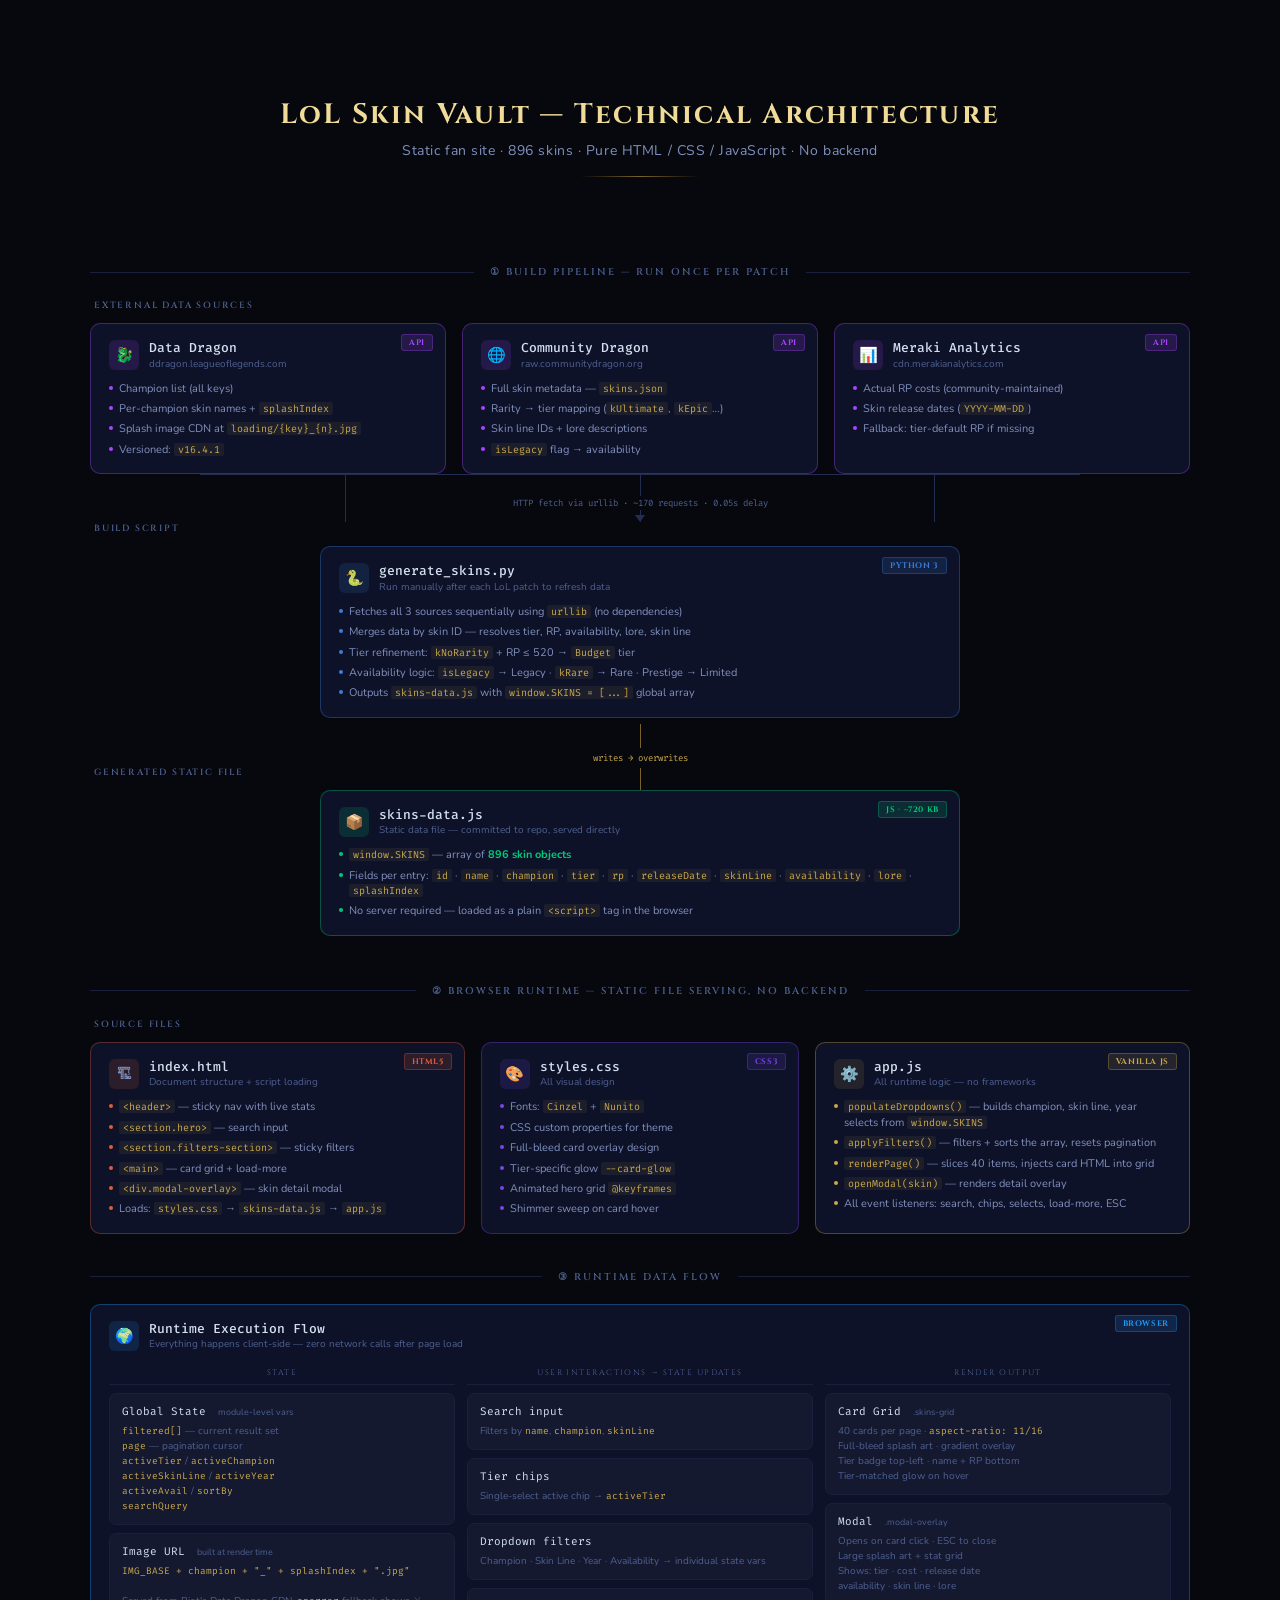
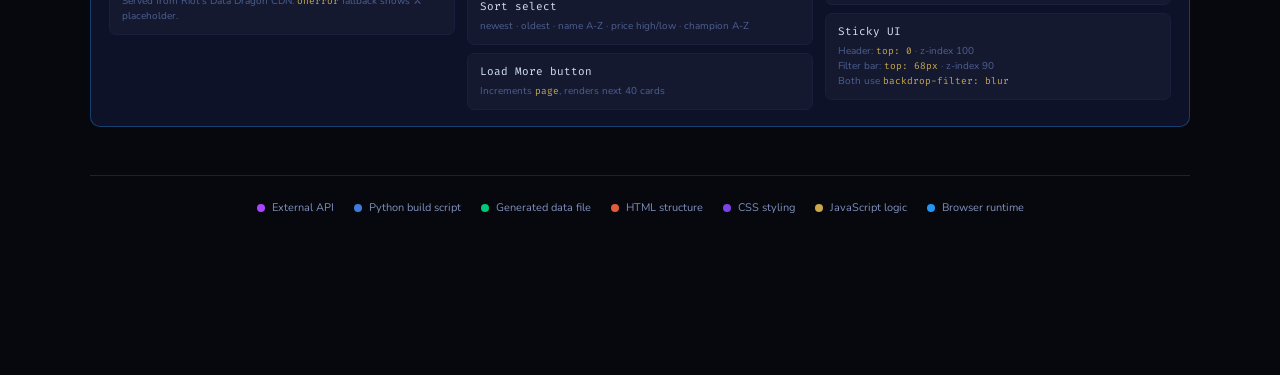
==== architecture.html @ 608bbf79 "Initial commit — LoL Skin Vault Static skin browser with 896 skins. Features: - Full-bleed card grid" ====
<!DOCTYPE html>
<html lang="en">
<head>
  <meta charset="UTF-8">
  <meta name="viewport" content="width=device-width, initial-scale=1.0">
  <title>LoL Skin Vault — Architecture Diagram</title>
  <link href="https://fonts.googleapis.com/css2?family=Cinzel:wght@400;600;700&family=Nunito:wght@400;500;600;700;800&family=Fira+Code:wght@400;500&display=swap" rel="stylesheet">
  <style>
    *, *::before, *::after { box-sizing: border-box; margin: 0; padding: 0; }

    :root {
      --bg:          #06080E;
      --bg2:         #090C1A;
      --bg3:         #0E1228;
      --bg4:         #141930;
      --gold:        #C8A84B;
      --gold-light:  #F0DC98;
      --gold-dim:    #7A6128;
      --text:        #4E6090;
      --text-mid:    #8090BC;
      --text-bright: #D4E0F0;
      --border:      #18203C;
      --border-mid:  #232D52;

      --python:   #3B7DD8;
      --js:       #C8A84B;
      --html:     #E05C3A;
      --css:      #7A44E8;
      --data:     #00C87A;
      --api:      #AA44FF;
      --browser:  #2196F3;
    }

    html, body {
      background: var(--bg);
      color: var(--text-mid);
      font-family: 'Nunito', sans-serif;
      min-height: 100vh;
      padding: 48px 32px 80px;
    }

    /* ── Page Header ── */
    .page-header {
      text-align: center;
      margin-bottom: 56px;
    }
    .page-header h1 {
      font-family: 'Cinzel', serif;
      font-size: 28px; font-weight: 700;
      color: var(--gold-light);
      letter-spacing: 0.08em;
      margin-bottom: 8px;
    }
    .page-header p {
      font-size: 14px; color: var(--text-mid);
      letter-spacing: 0.04em;
    }
    .gold-rule {
      width: 120px; height: 1px;
      background: linear-gradient(90deg, transparent, var(--gold-dim), transparent);
      margin: 16px auto 0;
    }

    /* ── Diagram wrapper ── */
    .diagram {
      max-width: 1100px;
      margin: 0 auto;
      display: flex;
      flex-direction: column;
      gap: 0;
    }

    /* ── Section labels ── */
    .section-label {
      font-family: 'Cinzel', serif;
      font-size: 9px; font-weight: 600;
      text-transform: uppercase; letter-spacing: 0.2em;
      color: var(--text);
      margin-bottom: 12px;
      padding-left: 4px;
    }

    /* ── Row layout ── */
    .row {
      display: flex;
      gap: 16px;
      align-items: stretch;
    }
    .row.center { justify-content: center; }
    .row.spread { justify-content: space-between; }

    /* ── Connector arrows (vertical) ── */
    .connector-v {
      display: flex;
      flex-direction: column;
      align-items: center;
      padding: 6px 0;
      gap: 2px;
    }
    .connector-v .line {
      width: 1px; flex: 1;
      background: linear-gradient(180deg, var(--border-mid), var(--border-mid));
      min-height: 24px;
    }
    .connector-v .arrow {
      width: 0; height: 0;
      border-left: 5px solid transparent;
      border-right: 5px solid transparent;
      border-top: 7px solid var(--border-mid);
    }
    .connector-v .label {
      font-family: 'Fira Code', monospace;
      font-size: 9px; color: var(--text);
      background: var(--bg); padding: 2px 6px;
      border-radius: 3px; white-space: nowrap;
    }
    .connector-v.gold .line  { background: var(--gold-dim); }
    .connector-v.gold .arrow { border-top-color: var(--gold-dim); }
    .connector-v.gold .label { color: var(--gold); }

    /* ── Connector row (horizontal multi-source to one) ── */
    .funnel {
      display: flex;
      flex-direction: column;
      align-items: center;
      margin: 0;
    }
    .funnel-lines {
      display: flex;
      width: 100%;
      position: relative;
      height: 40px;
    }
    .funnel-lines::before {
      content: '';
      position: absolute;
      top: 0; left: 15%; right: 15%;
      height: 1px;
      background: var(--border-mid);
    }
    .funnel-drop-l, .funnel-drop-c, .funnel-drop-r {
      position: absolute;
      top: 0;
      width: 1px;
      background: var(--border-mid);
    }
    .funnel-drop-l { left: 15%; height: 40px; }
    .funnel-drop-c { left: 50%; height: 40px; }
    .funnel-drop-r { right: 15%; height: 40px; }
    .funnel-arrow {
      width: 0; height: 0;
      border-left: 5px solid transparent;
      border-right: 5px solid transparent;
      border-top: 7px solid var(--border-mid);
      margin-top: -1px;
    }

    /* ── Base node ── */
    .node {
      background: var(--bg3);
      border: 1px solid var(--border-mid);
      border-radius: 10px;
      padding: 16px 18px;
      position: relative;
      flex: 1;
    }
    .node-header {
      display: flex;
      align-items: center;
      gap: 10px;
      margin-bottom: 10px;
    }
    .node-icon {
      width: 30px; height: 30px;
      border-radius: 6px;
      display: flex; align-items: center; justify-content: center;
      font-size: 15px;
      flex-shrink: 0;
    }
    .node-title {
      font-family: 'Fira Code', monospace;
      font-size: 13px; font-weight: 500;
      color: var(--text-bright);
      line-height: 1.2;
    }
    .node-subtitle {
      font-size: 10px; color: var(--text);
      font-family: 'Nunito', sans-serif;
      margin-top: 1px;
    }
    .node-badge {
      position: absolute;
      top: 10px; right: 12px;
      font-size: 8px; font-weight: 700;
      padding: 2px 7px; border-radius: 3px;
      letter-spacing: 0.08em; text-transform: uppercase;
      font-family: 'Cinzel', serif;
    }
    .node-body {
      display: flex;
      flex-direction: column;
      gap: 5px;
    }
    .detail {
      font-size: 11px; color: var(--text-mid);
      display: flex; align-items: flex-start; gap: 6px;
      line-height: 1.4;
    }
    .detail-dot {
      width: 4px; height: 4px;
      border-radius: 50%;
      background: var(--border-mid);
      flex-shrink: 0;
      margin-top: 5px;
    }
    .detail code {
      font-family: 'Fira Code', monospace;
      font-size: 10px; color: var(--gold);
      background: rgba(200,168,75,0.08);
      padding: 0 4px; border-radius: 2px;
    }

    /* ── Node color variants ── */
    .node.api    { border-color: rgba(170,68,255,0.35); }
    .node.api    .node-icon { background: rgba(170,68,255,0.15); }
    .node.api    .node-badge { background: rgba(170,68,255,0.15); color: var(--api); border: 1px solid rgba(170,68,255,0.3); }
    .node.api    .detail-dot { background: var(--api); }

    .node.python { border-color: rgba(59,125,216,0.35); }
    .node.python .node-icon { background: rgba(59,125,216,0.15); }
    .node.python .node-badge { background: rgba(59,125,216,0.15); color: var(--python); border: 1px solid rgba(59,125,216,0.3); }
    .node.python .detail-dot { background: var(--python); }

    .node.data   { border-color: rgba(0,200,122,0.35); }
    .node.data   .node-icon { background: rgba(0,200,122,0.15); }
    .node.data   .node-badge { background: rgba(0,200,122,0.15); color: var(--data); border: 1px solid rgba(0,200,122,0.3); }
    .node.data   .detail-dot { background: var(--data); }

    .node.html   { border-color: rgba(224,92,58,0.35); }
    .node.html   .node-icon { background: rgba(224,92,58,0.15); }
    .node.html   .node-badge { background: rgba(224,92,58,0.15); color: var(--html); border: 1px solid rgba(224,92,58,0.3); }
    .node.html   .detail-dot { background: var(--html); }

    .node.css    { border-color: rgba(122,68,232,0.35); }
    .node.css    .node-icon { background: rgba(122,68,232,0.15); }
    .node.css    .node-badge { background: rgba(122,68,232,0.15); color: var(--css); border: 1px solid rgba(122,68,232,0.3); }
    .node.css    .detail-dot { background: var(--css); }

    .node.js     { border-color: rgba(200,168,75,0.35); }
    .node.js     .node-icon { background: rgba(200,168,75,0.12); }
    .node.js     .node-badge { background: rgba(200,168,75,0.12); color: var(--gold); border: 1px solid rgba(200,168,75,0.3); }
    .node.js     .detail-dot { background: var(--gold); }

    .node.browser { border-color: rgba(33,150,243,0.35); }
    .node.browser .node-icon { background: rgba(33,150,243,0.15); }
    .node.browser .node-badge { background: rgba(33,150,243,0.15); color: var(--browser); border: 1px solid rgba(33,150,243,0.3); }
    .node.browser .detail-dot { background: var(--browser); }

    /* ── Wide node (full row) ── */
    .node.wide { flex: none; width: 100%; }
    .node.wide .node-body { display: grid; grid-template-columns: repeat(3, 1fr); gap: 10px; }

    /* ── Sub-node (inside browser) ── */
    .sub-node {
      background: var(--bg4);
      border: 1px solid var(--border);
      border-radius: 7px;
      padding: 10px 12px;
    }
    .sub-node-title {
      font-family: 'Fira Code', monospace;
      font-size: 11px; color: var(--text-bright);
      margin-bottom: 6px;
    }

    /* ── Data flow row ── */
    .flow-row {
      display: flex;
      align-items: center;
      gap: 8px;
      flex-wrap: wrap;
    }
    .flow-arrow {
      font-size: 11px; color: var(--border-mid);
    }
    .flow-item {
      font-family: 'Fira Code', monospace;
      font-size: 10px; color: var(--text-mid);
      background: var(--bg2);
      border: 1px solid var(--border);
      border-radius: 4px;
      padding: 2px 8px;
    }
    .flow-item.highlight { color: var(--gold); border-color: rgba(200,168,75,0.25); }

    /* ── Legend ── */
    .legend {
      display: flex;
      gap: 20px;
      flex-wrap: wrap;
      margin-top: 48px;
      padding-top: 24px;
      border-top: 1px solid var(--border);
      justify-content: center;
    }
    .legend-item {
      display: flex; align-items: center; gap: 7px;
      font-size: 11px; color: var(--text-mid);
    }
    .legend-dot {
      width: 8px; height: 8px; border-radius: 50%;
      flex-shrink: 0;
    }

    /* ── Section divider ── */
    .section-divider {
      display: flex;
      align-items: center;
      gap: 16px;
      margin: 32px 0 20px;
    }
    .section-divider .line {
      flex: 1; height: 1px;
      background: var(--border);
    }
    .section-divider .title {
      font-family: 'Cinzel', serif;
      font-size: 10px; font-weight: 600;
      letter-spacing: 0.2em; text-transform: uppercase;
      color: var(--text);
      white-space: nowrap;
    }

    /* ── State chips ── */
    .chips { display: flex; gap: 5px; flex-wrap: wrap; margin-top: 4px; }
    .chip {
      font-family: 'Fira Code', monospace;
      font-size: 9px; padding: 2px 7px; border-radius: 3px;
      background: var(--bg2); border: 1px solid var(--border);
      color: var(--text-mid);
    }

    /* ── Runtime flow diagram ── */
    .runtime-grid {
      display: grid;
      grid-template-columns: 1fr 1fr 1fr;
      gap: 12px;
    }
    .runtime-col {
      display: flex;
      flex-direction: column;
      gap: 8px;
    }
    .runtime-col-label {
      font-family: 'Cinzel', serif;
      font-size: 8px; text-transform: uppercase;
      letter-spacing: 0.18em; color: var(--text);
      text-align: center; padding-bottom: 6px;
      border-bottom: 1px solid var(--border);
    }
    .rt-box {
      background: var(--bg4);
      border: 1px solid var(--border);
      border-radius: 7px;
      padding: 10px 12px;
    }
    .rt-box-title {
      font-family: 'Fira Code', monospace;
      font-size: 11px; color: var(--text-bright);
      margin-bottom: 5px;
    }
    .rt-box-title span {
      font-family: 'Nunito', sans-serif;
      font-size: 9px; color: var(--text);
      margin-left: 5px;
    }
    .rt-detail {
      font-size: 10px; color: var(--text);
      line-height: 1.5;
    }
    .rt-detail code {
      font-family: 'Fira Code', monospace;
      font-size: 9.5px; color: var(--gold);
    }
  </style>
</head>
<body>

  <div class="page-header">
    <h1>LoL Skin Vault — Technical Architecture</h1>
    <p>Static fan site · 896 skins · Pure HTML / CSS / JavaScript · No backend</p>
    <div class="gold-rule"></div>
  </div>

  <div class="diagram">

    <!-- ══ BUILD PIPELINE ══ -->
    <div class="section-divider">
      <div class="line"></div>
      <div class="title">① Build Pipeline — Run once per patch</div>
      <div class="line"></div>
    </div>

    <!-- External APIs -->
    <div class="section-label">External Data Sources</div>
    <div class="row spread">

      <div class="node api" style="flex:1">
        <div class="node-badge">API</div>
        <div class="node-header">
          <div class="node-icon">🐉</div>
          <div>
            <div class="node-title">Data Dragon</div>
            <div class="node-subtitle">ddragon.leagueoflegends.com</div>
          </div>
        </div>
        <div class="node-body">
          <div class="detail"><div class="detail-dot"></div><span>Champion list (all keys)</span></div>
          <div class="detail"><div class="detail-dot"></div><span>Per-champion skin names + <code>splashIndex</code></span></div>
          <div class="detail"><div class="detail-dot"></div><span>Splash image CDN at <code>loading/{key}_{n}.jpg</code></span></div>
          <div class="detail"><div class="detail-dot"></div><span>Versioned: <code>v16.4.1</code></span></div>
        </div>
      </div>

      <div class="node api" style="flex:1">
        <div class="node-badge">API</div>
        <div class="node-header">
          <div class="node-icon">🌐</div>
          <div>
            <div class="node-title">Community Dragon</div>
            <div class="node-subtitle">raw.communitydragon.org</div>
          </div>
        </div>
        <div class="node-body">
          <div class="detail"><div class="detail-dot"></div><span>Full skin metadata — <code>skins.json</code></span></div>
          <div class="detail"><div class="detail-dot"></div><span>Rarity → tier mapping (<code>kUltimate</code>, <code>kEpic</code>…)</span></div>
          <div class="detail"><div class="detail-dot"></div><span>Skin line IDs + lore descriptions</span></div>
          <div class="detail"><div class="detail-dot"></div><span><code>isLegacy</code> flag → availability</span></div>
        </div>
      </div>

      <div class="node api" style="flex:1">
        <div class="node-badge">API</div>
        <div class="node-header">
          <div class="node-icon">📊</div>
          <div>
            <div class="node-title">Meraki Analytics</div>
            <div class="node-subtitle">cdn.merakianalytics.com</div>
          </div>
        </div>
        <div class="node-body">
          <div class="detail"><div class="detail-dot"></div><span>Actual RP costs (community-maintained)</span></div>
          <div class="detail"><div class="detail-dot"></div><span>Skin release dates (<code>YYYY-MM-DD</code>)</span></div>
          <div class="detail"><div class="detail-dot"></div><span>Fallback: tier-default RP if missing</span></div>
        </div>
      </div>

    </div>

    <!-- Funnel arrows → generate_skins.py -->
    <div style="position:relative; height:48px; margin: 0 10%;">
      <div style="position:absolute; top:0; left:0; right:0; height:1px; background:var(--border-mid);"></div>
      <div style="position:absolute; top:0; left:16.5%; width:1px; height:48px; background:var(--border-mid);"></div>
      <div style="position:absolute; top:0; left:50%;  width:1px; height:48px; background:var(--border-mid);"></div>
      <div style="position:absolute; top:0; right:16.5%; width:1px; height:48px; background:var(--border-mid);"></div>
      <!-- arrow head center -->
      <div style="position:absolute; bottom:0; left:50%; transform:translateX(-50%); width:0; height:0; border-left:5px solid transparent; border-right:5px solid transparent; border-top:7px solid var(--border-mid);"></div>
      <div style="position:absolute; bottom:12px; left:50%; transform:translateX(-50%); font-family:'Fira Code',monospace; font-size:9px; color:var(--text); background:var(--bg); padding:1px 6px; border-radius:3px; white-space:nowrap;">HTTP fetch via urllib · ~170 requests · 0.05s delay</div>
    </div>

    <!-- generate_skins.py -->
    <div class="section-label">Build Script</div>
    <div class="row center">
      <div class="node python" style="max-width:640px; width:100%;">
        <div class="node-badge">Python 3</div>
        <div class="node-header">
          <div class="node-icon">🐍</div>
          <div>
            <div class="node-title">generate_skins.py</div>
            <div class="node-subtitle">Run manually after each LoL patch to refresh data</div>
          </div>
        </div>
        <div class="node-body">
          <div class="detail"><div class="detail-dot"></div><span>Fetches all 3 sources sequentially using <code>urllib</code> (no dependencies)</span></div>
          <div class="detail"><div class="detail-dot"></div><span>Merges data by skin ID — resolves tier, RP, availability, lore, skin line</span></div>
          <div class="detail"><div class="detail-dot"></div><span>Tier refinement: <code>kNoRarity</code> + RP ≤ 520 → <code>Budget</code> tier</span></div>
          <div class="detail"><div class="detail-dot"></div><span>Availability logic: <code>isLegacy</code> → Legacy · <code>kRare</code> → Rare · Prestige → Limited</span></div>
          <div class="detail"><div class="detail-dot"></div><span>Outputs <code>skins-data.js</code> with <code>window.SKINS = [...]</code> global array</span></div>
        </div>
      </div>
    </div>

    <!-- Arrow down to skins-data.js -->
    <div class="connector-v gold" style="height:48px;">
      <div class="line"></div>
      <div class="label">writes → overwrites</div>
      <div class="line"></div>
      <div class="arrow"></div>
    </div>

    <!-- skins-data.js -->
    <div class="section-label">Generated Static File</div>
    <div class="row center">
      <div class="node data" style="max-width:640px; width:100%;">
        <div class="node-badge">JS · ~720 KB</div>
        <div class="node-header">
          <div class="node-icon">📦</div>
          <div>
            <div class="node-title">skins-data.js</div>
            <div class="node-subtitle">Static data file — committed to repo, served directly</div>
          </div>
        </div>
        <div class="node-body">
          <div class="detail"><div class="detail-dot"></div><span><code>window.SKINS</code> — array of <strong style="color:var(--data)">896 skin objects</strong></span></div>
          <div class="detail"><div class="detail-dot"></div><span>Fields per entry: <code>id</code> · <code>name</code> · <code>champion</code> · <code>tier</code> · <code>rp</code> · <code>releaseDate</code> · <code>skinLine</code> · <code>availability</code> · <code>lore</code> · <code>splashIndex</code></span></div>
          <div class="detail"><div class="detail-dot"></div><span>No server required — loaded as a plain <code>&lt;script&gt;</code> tag in the browser</span></div>
        </div>
      </div>
    </div>


    <!-- ══ BROWSER RUNTIME ══ -->
    <div class="section-divider" style="margin-top:48px;">
      <div class="line"></div>
      <div class="title">② Browser Runtime — Static file serving, no backend</div>
      <div class="line"></div>
    </div>

    <!-- The 4 files -->
    <div class="section-label">Source Files</div>
    <div class="row spread">

      <div class="node html" style="flex:1.2">
        <div class="node-badge">HTML5</div>
        <div class="node-header">
          <div class="node-icon">🏗</div>
          <div>
            <div class="node-title">index.html</div>
            <div class="node-subtitle">Document structure + script loading</div>
          </div>
        </div>
        <div class="node-body">
          <div class="detail"><div class="detail-dot"></div><span><code>&lt;header&gt;</code> — sticky nav with live stats</span></div>
          <div class="detail"><div class="detail-dot"></div><span><code>&lt;section.hero&gt;</code> — search input</span></div>
          <div class="detail"><div class="detail-dot"></div><span><code>&lt;section.filters-section&gt;</code> — sticky filters</span></div>
          <div class="detail"><div class="detail-dot"></div><span><code>&lt;main&gt;</code> — card grid + load-more</span></div>
          <div class="detail"><div class="detail-dot"></div><span><code>&lt;div.modal-overlay&gt;</code> — skin detail modal</span></div>
          <div class="detail"><div class="detail-dot"></div><span>Loads: <code>styles.css</code> → <code>skins-data.js</code> → <code>app.js</code></span></div>
        </div>
      </div>

      <div class="node css" style="flex:1">
        <div class="node-badge">CSS3</div>
        <div class="node-header">
          <div class="node-icon">🎨</div>
          <div>
            <div class="node-title">styles.css</div>
            <div class="node-subtitle">All visual design</div>
          </div>
        </div>
        <div class="node-body">
          <div class="detail"><div class="detail-dot"></div><span>Fonts: <code>Cinzel</code> + <code>Nunito</code></span></div>
          <div class="detail"><div class="detail-dot"></div><span>CSS custom properties for theme</span></div>
          <div class="detail"><div class="detail-dot"></div><span>Full-bleed card overlay design</span></div>
          <div class="detail"><div class="detail-dot"></div><span>Tier-specific glow <code>--card-glow</code></span></div>
          <div class="detail"><div class="detail-dot"></div><span>Animated hero grid <code>@keyframes</code></span></div>
          <div class="detail"><div class="detail-dot"></div><span>Shimmer sweep on card hover</span></div>
        </div>
      </div>

      <div class="node js" style="flex:1.2">
        <div class="node-badge">Vanilla JS</div>
        <div class="node-header">
          <div class="node-icon">⚙️</div>
          <div>
            <div class="node-title">app.js</div>
            <div class="node-subtitle">All runtime logic — no frameworks</div>
          </div>
        </div>
        <div class="node-body">
          <div class="detail"><div class="detail-dot"></div><span><code>populateDropdowns()</code> — builds champion, skin line, year selects from <code>window.SKINS</code></span></div>
          <div class="detail"><div class="detail-dot"></div><span><code>applyFilters()</code> — filters + sorts the array, resets pagination</span></div>
          <div class="detail"><div class="detail-dot"></div><span><code>renderPage()</code> — slices 40 items, injects card HTML into grid</span></div>
          <div class="detail"><div class="detail-dot"></div><span><code>openModal(skin)</code> — renders detail overlay</span></div>
          <div class="detail"><div class="detail-dot"></div><span>All event listeners: search, chips, selects, load-more, ESC</span></div>
        </div>
      </div>

    </div>

    <!-- Runtime flow section -->
    <div class="section-divider" style="margin-top:36px;">
      <div class="line"></div>
      <div class="title">③ Runtime Data Flow</div>
      <div class="line"></div>
    </div>

    <div class="node browser wide">
      <div class="node-badge">Browser</div>
      <div class="node-header" style="margin-bottom:16px;">
        <div class="node-icon">🌍</div>
        <div>
          <div class="node-title">Runtime Execution Flow</div>
          <div class="node-subtitle">Everything happens client-side — zero network calls after page load</div>
        </div>
      </div>

      <div class="runtime-grid">

        <div class="runtime-col">
          <div class="runtime-col-label">State</div>
          <div class="rt-box">
            <div class="rt-box-title">Global State <span>module-level vars</span></div>
            <div class="rt-detail">
              <code>filtered[]</code> — current result set<br>
              <code>page</code> — pagination cursor<br>
              <code>activeTier</code> / <code>activeChampion</code><br>
              <code>activeSkinLine</code> / <code>activeYear</code><br>
              <code>activeAvail</code> / <code>sortBy</code><br>
              <code>searchQuery</code>
            </div>
          </div>
          <div class="rt-box">
            <div class="rt-box-title">Image URL <span>built at render time</span></div>
            <div class="rt-detail">
              <code>IMG_BASE + champion + "_" + splashIndex + ".jpg"</code><br><br>
              Served from Riot's Data Dragon CDN. <code>onerror</code> fallback shows ⚔ placeholder.
            </div>
          </div>
        </div>

        <div class="runtime-col">
          <div class="runtime-col-label">User Interactions → State Updates</div>
          <div class="rt-box">
            <div class="rt-box-title">Search input</div>
            <div class="rt-detail">Filters by <code>name</code>, <code>champion</code>, <code>skinLine</code></div>
          </div>
          <div class="rt-box">
            <div class="rt-box-title">Tier chips</div>
            <div class="rt-detail">Single-select active chip → <code>activeTier</code></div>
          </div>
          <div class="rt-box">
            <div class="rt-box-title">Dropdown filters</div>
            <div class="rt-detail">Champion · Skin Line · Year · Availability → individual state vars</div>
          </div>
          <div class="rt-box">
            <div class="rt-box-title">Sort select</div>
            <div class="rt-detail">newest · oldest · name A-Z · price high/low · champion A-Z</div>
          </div>
          <div class="rt-box">
            <div class="rt-box-title">Load More button</div>
            <div class="rt-detail">Increments <code>page</code>, renders next 40 cards</div>
          </div>
        </div>

        <div class="runtime-col">
          <div class="runtime-col-label">Render Output</div>
          <div class="rt-box">
            <div class="rt-box-title">Card Grid <span>.skins-grid</span></div>
            <div class="rt-detail">
              40 cards per page · <code>aspect-ratio: 11/16</code><br>
              Full-bleed splash art · gradient overlay<br>
              Tier badge top-left · name + RP bottom<br>
              Tier-matched glow on hover
            </div>
          </div>
          <div class="rt-box">
            <div class="rt-box-title">Modal <span>.modal-overlay</span></div>
            <div class="rt-detail">
              Opens on card click · ESC to close<br>
              Large splash art + stat grid<br>
              Shows: tier · cost · release date<br>
              availability · skin line · lore
            </div>
          </div>
          <div class="rt-box">
            <div class="rt-box-title">Sticky UI</div>
            <div class="rt-detail">
              Header: <code>top: 0</code> · z-index 100<br>
              Filter bar: <code>top: 68px</code> · z-index 90<br>
              Both use <code>backdrop-filter: blur</code>
            </div>
          </div>
        </div>

      </div>
    </div>

    <!-- Legend -->
    <div class="legend">
      <div class="legend-item"><div class="legend-dot" style="background:var(--api)"></div>External API</div>
      <div class="legend-item"><div class="legend-dot" style="background:var(--python)"></div>Python build script</div>
      <div class="legend-item"><div class="legend-dot" style="background:var(--data)"></div>Generated data file</div>
      <div class="legend-item"><div class="legend-dot" style="background:var(--html)"></div>HTML structure</div>
      <div class="legend-item"><div class="legend-dot" style="background:var(--css)"></div>CSS styling</div>
      <div class="legend-item"><div class="legend-dot" style="background:var(--js)"></div>JavaScript logic</div>
      <div class="legend-item"><div class="legend-dot" style="background:var(--browser)"></div>Browser runtime</div>
    </div>

  </div>

</body>
</html>
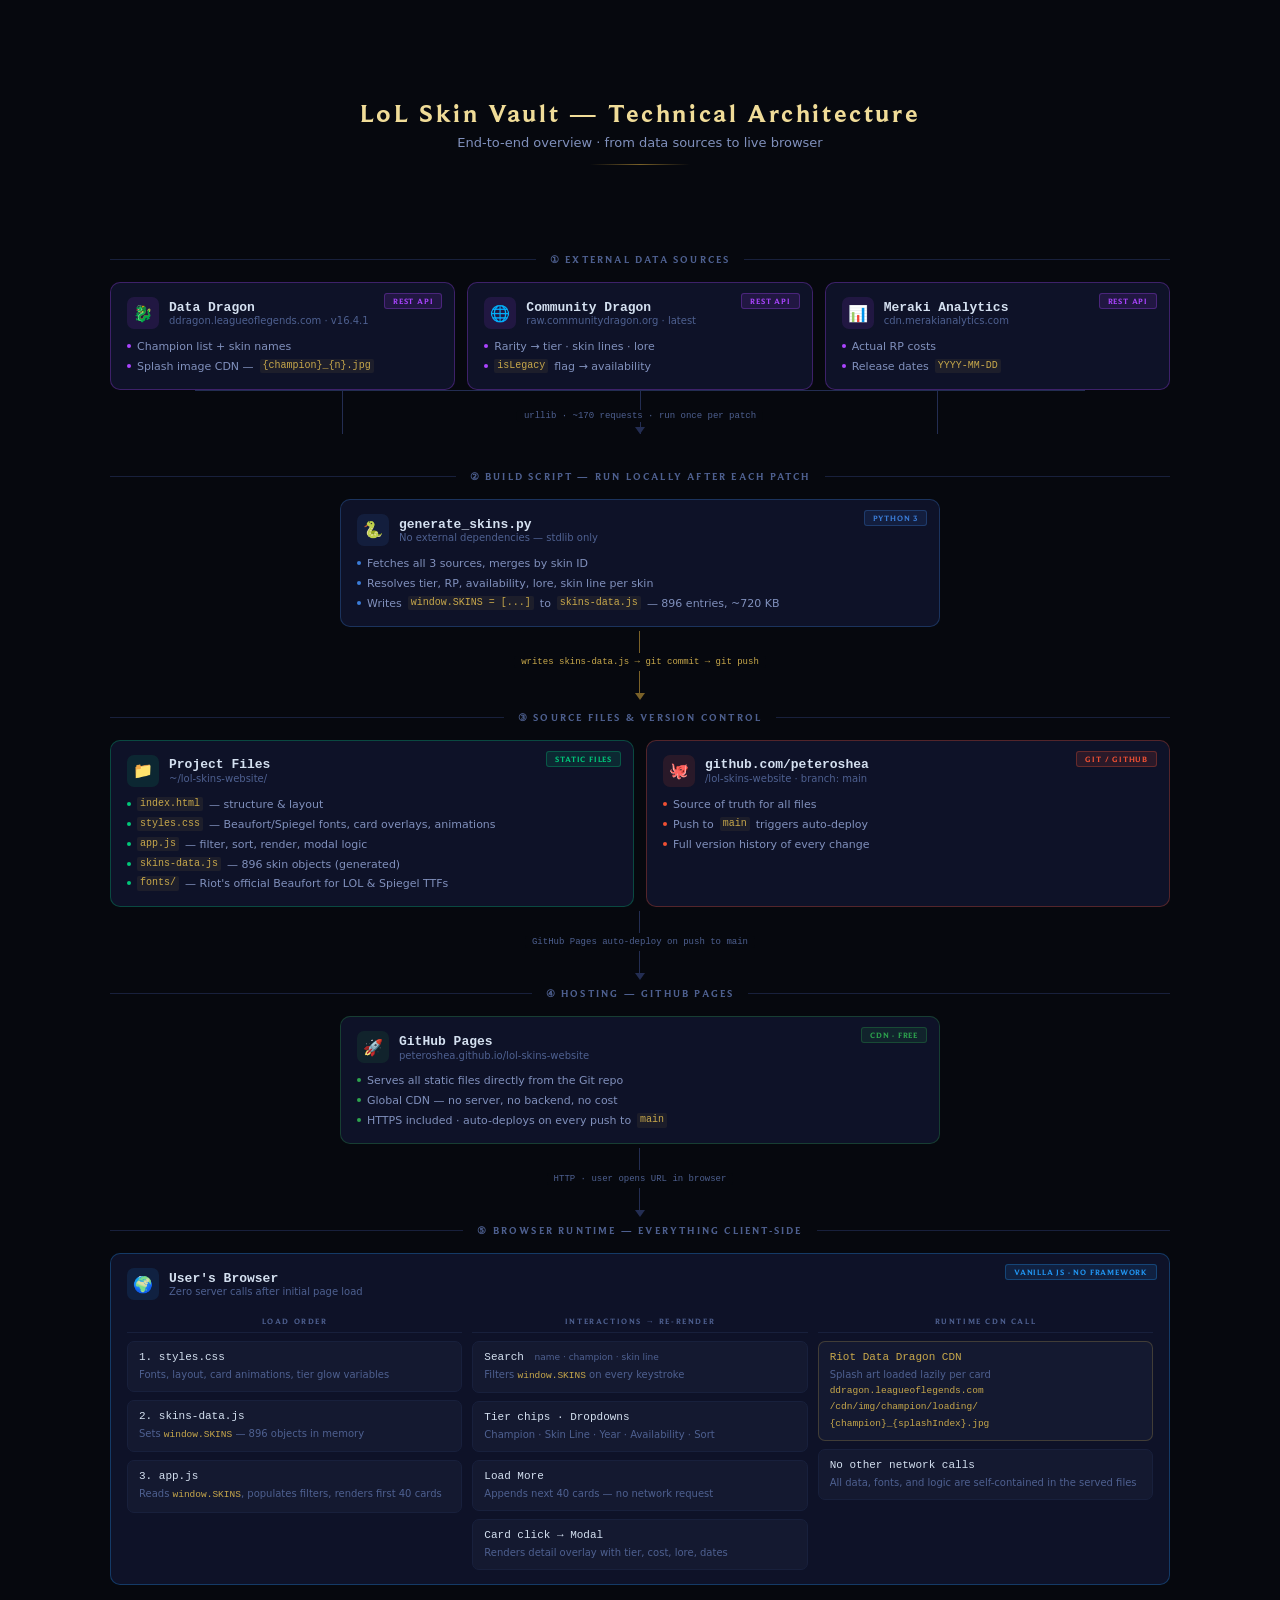
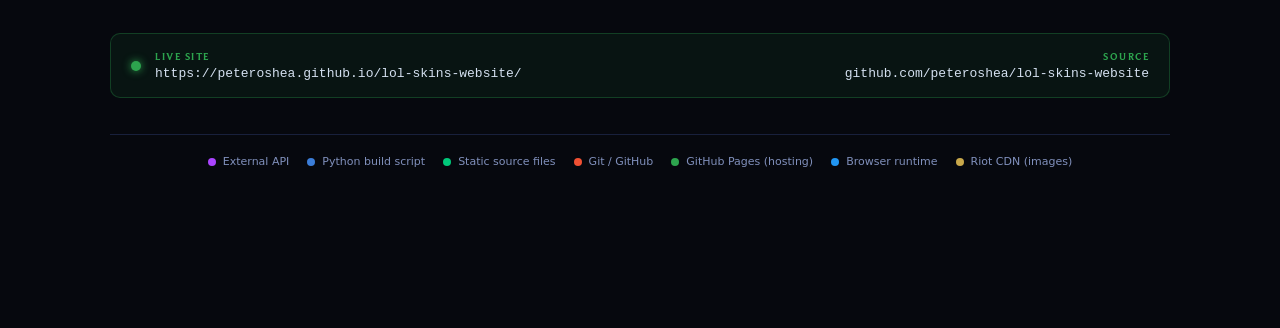
==== commit 3a8fd005: "Update architecture diagram with GitHub and GitHub Pages Co-Authored-By: Claude Sonnet 4.6 <noreply@" ====
--- a/architecture.html
+++ b/architecture.html
@@ -3,9 +3,14 @@
 <head>
   <meta charset="UTF-8">
   <meta name="viewport" content="width=device-width, initial-scale=1.0">
-  <title>LoL Skin Vault — Architecture Diagram</title>
-  <link href="https://fonts.googleapis.com/css2?family=Cinzel:wght@400;600;700&family=Nunito:wght@400;500;600;700;800&family=Fira+Code:wght@400;500&display=swap" rel="stylesheet">
+  <title>LoL Skin Vault — Architecture</title>
   <style>
+    @font-face {
+      font-family: 'Beaufort for LOL';
+      src: url('fonts/beaufort/BeaufortForLoL-TTF/BeaufortforLOL-Bold.ttf') format('truetype');
+      font-weight: 700;
+    }
+
     *, *::before, *::after { box-sizing: border-box; margin: 0; padding: 0; }
 
     :root {
@@ -22,682 +27,514 @@
       --border:      #18203C;
       --border-mid:  #232D52;
 
-      --python:   #3B7DD8;
-      --js:       #C8A84B;
-      --html:     #E05C3A;
-      --css:      #7A44E8;
-      --data:     #00C87A;
-      --api:      #AA44FF;
-      --browser:  #2196F3;
+      --c-api:     #AA44FF;
+      --c-python:  #3B7DD8;
+      --c-git:     #F05033;
+      --c-pages:   #2DA44E;
+      --c-browser: #2196F3;
+      --c-cdn:     #C8A84B;
+      --c-files:   #00C87A;
     }
 
     html, body {
       background: var(--bg);
       color: var(--text-mid);
-      font-family: 'Nunito', sans-serif;
+      font-family: 'Spiegel', 'Segoe UI', system-ui, sans-serif;
       min-height: 100vh;
-      padding: 48px 32px 80px;
-    }
-
-    /* ── Page Header ── */
+      padding: 48px 24px 80px;
+    }
+
+    /* ── Header ── */
     .page-header {
       text-align: center;
-      margin-bottom: 56px;
+      margin-bottom: 52px;
     }
     .page-header h1 {
-      font-family: 'Cinzel', serif;
-      font-size: 28px; font-weight: 700;
+      font-family: 'Beaufort for LOL', serif;
+      font-size: 26px; font-weight: 700;
       color: var(--gold-light);
-      letter-spacing: 0.08em;
-      margin-bottom: 8px;
+      letter-spacing: 0.1em;
+      margin-bottom: 6px;
     }
     .page-header p {
-      font-size: 14px; color: var(--text-mid);
-      letter-spacing: 0.04em;
+      font-size: 13px; color: var(--text-mid);
     }
     .gold-rule {
-      width: 120px; height: 1px;
+      width: 100px; height: 1px;
       background: linear-gradient(90deg, transparent, var(--gold-dim), transparent);
-      margin: 16px auto 0;
-    }
-
-    /* ── Diagram wrapper ── */
+      margin: 14px auto 0;
+    }
+
+    /* ── Layout ── */
     .diagram {
-      max-width: 1100px;
+      max-width: 1060px;
       margin: 0 auto;
       display: flex;
       flex-direction: column;
       gap: 0;
     }
 
-    /* ── Section labels ── */
-    .section-label {
-      font-family: 'Cinzel', serif;
-      font-size: 9px; font-weight: 600;
-      text-transform: uppercase; letter-spacing: 0.2em;
-      color: var(--text);
-      margin-bottom: 12px;
-      padding-left: 4px;
-    }
-
-    /* ── Row layout ── */
-    .row {
-      display: flex;
-      gap: 16px;
-      align-items: stretch;
-    }
+    /* ── Section header ── */
+    .section-head {
+      display: flex; align-items: center; gap: 14px;
+      margin: 36px 0 16px;
+    }
+    .section-head .line { flex: 1; height: 1px; background: var(--border); }
+    .section-head .label {
+      font-family: 'Beaufort for LOL', serif;
+      font-size: 10px; font-weight: 700;
+      letter-spacing: 0.22em; text-transform: uppercase;
+      color: var(--text); white-space: nowrap;
+    }
+
+    /* ── Row ── */
+    .row { display: flex; gap: 12px; align-items: stretch; }
     .row.center { justify-content: center; }
-    .row.spread { justify-content: space-between; }
-
-    /* ── Connector arrows (vertical) ── */
-    .connector-v {
-      display: flex;
-      flex-direction: column;
-      align-items: center;
-      padding: 6px 0;
-      gap: 2px;
-    }
-    .connector-v .line {
-      width: 1px; flex: 1;
-      background: linear-gradient(180deg, var(--border-mid), var(--border-mid));
-      min-height: 24px;
-    }
-    .connector-v .arrow {
+
+    /* ── Vertical connector ── */
+    .arrow-down {
+      display: flex; flex-direction: column; align-items: center;
+      padding: 4px 0; gap: 0;
+    }
+    .arrow-down .shaft {
+      width: 1px; background: var(--border-mid);
+      flex: 1; min-height: 22px;
+    }
+    .arrow-down .head {
       width: 0; height: 0;
       border-left: 5px solid transparent;
       border-right: 5px solid transparent;
       border-top: 7px solid var(--border-mid);
     }
-    .connector-v .label {
-      font-family: 'Fira Code', monospace;
+    .arrow-down .tag {
       font-size: 9px; color: var(--text);
-      background: var(--bg); padding: 2px 6px;
+      background: var(--bg); padding: 1px 7px;
       border-radius: 3px; white-space: nowrap;
-    }
-    .connector-v.gold .line  { background: var(--gold-dim); }
-    .connector-v.gold .arrow { border-top-color: var(--gold-dim); }
-    .connector-v.gold .label { color: var(--gold); }
-
-    /* ── Connector row (horizontal multi-source to one) ── */
-    .funnel {
-      display: flex;
-      flex-direction: column;
-      align-items: center;
-      margin: 0;
-    }
-    .funnel-lines {
-      display: flex;
-      width: 100%;
+      margin: 3px 0;
+      font-family: 'Courier New', monospace;
+    }
+    .arrow-down.gold .shaft { background: var(--gold-dim); }
+    .arrow-down.gold .head  { border-top-color: var(--gold-dim); }
+    .arrow-down.gold .tag   { color: var(--gold); }
+
+    /* ── Node ── */
+    .node {
+      background: var(--bg3);
+      border: 1px solid var(--border-mid);
+      border-radius: 10px;
+      padding: 14px 16px;
+      flex: 1;
       position: relative;
-      height: 40px;
-    }
-    .funnel-lines::before {
-      content: '';
-      position: absolute;
-      top: 0; left: 15%; right: 15%;
-      height: 1px;
-      background: var(--border-mid);
-    }
-    .funnel-drop-l, .funnel-drop-c, .funnel-drop-r {
-      position: absolute;
-      top: 0;
-      width: 1px;
-      background: var(--border-mid);
-    }
-    .funnel-drop-l { left: 15%; height: 40px; }
-    .funnel-drop-c { left: 50%; height: 40px; }
-    .funnel-drop-r { right: 15%; height: 40px; }
-    .funnel-arrow {
+    }
+    .node-top {
+      display: flex; align-items: center; gap: 10px;
+      margin-bottom: 10px;
+    }
+    .node-icon {
+      width: 32px; height: 32px; border-radius: 7px;
+      display: flex; align-items: center; justify-content: center;
+      font-size: 16px; flex-shrink: 0;
+    }
+    .node-name {
+      font-family: 'Courier New', monospace;
+      font-size: 13px; font-weight: 600;
+      color: var(--text-bright); line-height: 1.2;
+    }
+    .node-sub {
+      font-size: 10px; color: var(--text);
+      font-family: 'Segoe UI', system-ui, sans-serif;
+    }
+    .node-tag {
+      position: absolute; top: 10px; right: 12px;
+      font-family: 'Beaufort for LOL', serif;
+      font-size: 8px; font-weight: 700;
+      letter-spacing: 0.1em; text-transform: uppercase;
+      padding: 2px 8px; border-radius: 3px;
+    }
+    .node-body { display: flex; flex-direction: column; gap: 4px; }
+    .detail {
+      font-size: 11px; color: var(--text-mid);
+      display: flex; align-items: flex-start; gap: 6px;
+      line-height: 1.45;
+    }
+    .dot {
+      width: 4px; height: 4px; border-radius: 50%;
+      flex-shrink: 0; margin-top: 5px;
+    }
+    .detail code {
+      font-family: 'Courier New', monospace;
+      font-size: 10px; color: var(--gold);
+      background: rgba(200,168,75,0.08);
+      padding: 0 3px; border-radius: 2px;
+    }
+
+    /* colour variants */
+    .api     { border-color: rgba(170,68,255,0.3); }
+    .api     .node-icon { background: rgba(170,68,255,0.12); }
+    .api     .node-tag  { background: rgba(170,68,255,0.12); color: var(--c-api); border: 1px solid rgba(170,68,255,0.3); }
+    .api     .dot       { background: var(--c-api); }
+
+    .python  { border-color: rgba(59,125,216,0.3); }
+    .python  .node-icon { background: rgba(59,125,216,0.12); }
+    .python  .node-tag  { background: rgba(59,125,216,0.12); color: var(--c-python); border: 1px solid rgba(59,125,216,0.3); }
+    .python  .dot       { background: var(--c-python); }
+
+    .files   { border-color: rgba(0,200,122,0.3); }
+    .files   .node-icon { background: rgba(0,200,122,0.12); }
+    .files   .node-tag  { background: rgba(0,200,122,0.12); color: var(--c-files); border: 1px solid rgba(0,200,122,0.3); }
+    .files   .dot       { background: var(--c-files); }
+
+    .git     { border-color: rgba(240,80,51,0.3); }
+    .git     .node-icon { background: rgba(240,80,51,0.12); }
+    .git     .node-tag  { background: rgba(240,80,51,0.12); color: var(--c-git); border: 1px solid rgba(240,80,51,0.3); }
+    .git     .dot       { background: var(--c-git); }
+
+    .pages   { border-color: rgba(45,164,78,0.3); }
+    .pages   .node-icon { background: rgba(45,164,78,0.12); }
+    .pages   .node-tag  { background: rgba(45,164,78,0.12); color: var(--c-pages); border: 1px solid rgba(45,164,78,0.3); }
+    .pages   .dot       { background: var(--c-pages); }
+
+    .browser { border-color: rgba(33,150,243,0.3); }
+    .browser .node-icon { background: rgba(33,150,243,0.12); }
+    .browser .node-tag  { background: rgba(33,150,243,0.12); color: var(--c-browser); border: 1px solid rgba(33,150,243,0.3); }
+    .browser .dot       { background: var(--c-browser); }
+
+    .cdn     { border-color: rgba(200,168,75,0.3); }
+    .cdn     .node-icon { background: rgba(200,168,75,0.1); }
+    .cdn     .node-tag  { background: rgba(200,168,75,0.1); color: var(--gold); border: 1px solid rgba(200,168,75,0.3); }
+    .cdn     .dot       { background: var(--gold); }
+
+    /* ── Funnel: 3 APIs → 1 script ── */
+    .funnel-wrap { position: relative; height: 44px; margin: 0 8%; }
+    .funnel-wrap .h-line {
+      position: absolute; top: 0; left: 0; right: 0;
+      height: 1px; background: var(--border-mid);
+    }
+    .funnel-wrap .v { position: absolute; top: 0; width: 1px; background: var(--border-mid); height: 44px; }
+    .funnel-wrap .v1 { left: 16.5%; }
+    .funnel-wrap .v2 { left: 50%; }
+    .funnel-wrap .v3 { right: 16.5%; }
+    .funnel-wrap .arrow-tip {
+      position: absolute; bottom: 0; left: 50%;
+      transform: translateX(-50%);
       width: 0; height: 0;
       border-left: 5px solid transparent;
       border-right: 5px solid transparent;
       border-top: 7px solid var(--border-mid);
-      margin-top: -1px;
-    }
-
-    /* ── Base node ── */
-    .node {
-      background: var(--bg3);
-      border: 1px solid var(--border-mid);
+    }
+    .funnel-wrap .ftag {
+      position: absolute; bottom: 12px; left: 50%;
+      transform: translateX(-50%);
+      font-size: 9px; color: var(--text);
+      background: var(--bg); padding: 1px 7px;
+      border-radius: 3px; white-space: nowrap;
+      font-family: 'Courier New', monospace;
+    }
+
+    /* ── GitHub split: repo + pages side by side ── */
+    .gh-row { display: grid; grid-template-columns: 1fr 1fr; gap: 12px; }
+
+    /* ── Browser runtime grid ── */
+    .runtime-grid { display: grid; grid-template-columns: 1fr 1fr 1fr; gap: 10px; }
+    .rt-col { display: flex; flex-direction: column; gap: 8px; }
+    .rt-col-label {
+      font-family: 'Beaufort for LOL', serif;
+      font-size: 8px; text-transform: uppercase; letter-spacing: 0.2em;
+      color: var(--text); text-align: center;
+      padding-bottom: 6px; border-bottom: 1px solid var(--border);
+    }
+    .rt-box {
+      background: var(--bg4); border: 1px solid var(--border);
+      border-radius: 7px; padding: 9px 11px;
+    }
+    .rt-title {
+      font-family: 'Courier New', monospace;
+      font-size: 11px; color: var(--text-bright); margin-bottom: 4px;
+    }
+    .rt-title small { font-family: system-ui; font-size: 9px; color: var(--text); margin-left: 4px; }
+    .rt-detail { font-size: 10px; color: var(--text); line-height: 1.5; }
+    .rt-detail code { font-family: 'Courier New', monospace; font-size: 9.5px; color: var(--gold); }
+
+    /* ── Live URL banner ── */
+    .live-banner {
+      margin-top: 48px;
+      background: rgba(45,164,78,0.08);
+      border: 1px solid rgba(45,164,78,0.3);
       border-radius: 10px;
-      padding: 16px 18px;
-      position: relative;
-      flex: 1;
-    }
-    .node-header {
-      display: flex;
-      align-items: center;
-      gap: 10px;
-      margin-bottom: 10px;
-    }
-    .node-icon {
-      width: 30px; height: 30px;
-      border-radius: 6px;
-      display: flex; align-items: center; justify-content: center;
-      font-size: 15px;
+      padding: 16px 20px;
+      display: flex; align-items: center; gap: 14px;
+    }
+    .live-dot {
+      width: 10px; height: 10px; border-radius: 50%;
+      background: var(--c-pages);
+      box-shadow: 0 0 8px var(--c-pages);
       flex-shrink: 0;
-    }
-    .node-title {
-      font-family: 'Fira Code', monospace;
-      font-size: 13px; font-weight: 500;
-      color: var(--text-bright);
-      line-height: 1.2;
-    }
-    .node-subtitle {
-      font-size: 10px; color: var(--text);
-      font-family: 'Nunito', sans-serif;
-      margin-top: 1px;
-    }
-    .node-badge {
-      position: absolute;
-      top: 10px; right: 12px;
-      font-size: 8px; font-weight: 700;
-      padding: 2px 7px; border-radius: 3px;
-      letter-spacing: 0.08em; text-transform: uppercase;
-      font-family: 'Cinzel', serif;
-    }
-    .node-body {
-      display: flex;
-      flex-direction: column;
-      gap: 5px;
-    }
-    .detail {
-      font-size: 11px; color: var(--text-mid);
-      display: flex; align-items: flex-start; gap: 6px;
-      line-height: 1.4;
-    }
-    .detail-dot {
-      width: 4px; height: 4px;
-      border-radius: 50%;
-      background: var(--border-mid);
-      flex-shrink: 0;
-      margin-top: 5px;
-    }
-    .detail code {
-      font-family: 'Fira Code', monospace;
-      font-size: 10px; color: var(--gold);
-      background: rgba(200,168,75,0.08);
-      padding: 0 4px; border-radius: 2px;
-    }
-
-    /* ── Node color variants ── */
-    .node.api    { border-color: rgba(170,68,255,0.35); }
-    .node.api    .node-icon { background: rgba(170,68,255,0.15); }
-    .node.api    .node-badge { background: rgba(170,68,255,0.15); color: var(--api); border: 1px solid rgba(170,68,255,0.3); }
-    .node.api    .detail-dot { background: var(--api); }
-
-    .node.python { border-color: rgba(59,125,216,0.35); }
-    .node.python .node-icon { background: rgba(59,125,216,0.15); }
-    .node.python .node-badge { background: rgba(59,125,216,0.15); color: var(--python); border: 1px solid rgba(59,125,216,0.3); }
-    .node.python .detail-dot { background: var(--python); }
-
-    .node.data   { border-color: rgba(0,200,122,0.35); }
-    .node.data   .node-icon { background: rgba(0,200,122,0.15); }
-    .node.data   .node-badge { background: rgba(0,200,122,0.15); color: var(--data); border: 1px solid rgba(0,200,122,0.3); }
-    .node.data   .detail-dot { background: var(--data); }
-
-    .node.html   { border-color: rgba(224,92,58,0.35); }
-    .node.html   .node-icon { background: rgba(224,92,58,0.15); }
-    .node.html   .node-badge { background: rgba(224,92,58,0.15); color: var(--html); border: 1px solid rgba(224,92,58,0.3); }
-    .node.html   .detail-dot { background: var(--html); }
-
-    .node.css    { border-color: rgba(122,68,232,0.35); }
-    .node.css    .node-icon { background: rgba(122,68,232,0.15); }
-    .node.css    .node-badge { background: rgba(122,68,232,0.15); color: var(--css); border: 1px solid rgba(122,68,232,0.3); }
-    .node.css    .detail-dot { background: var(--css); }
-
-    .node.js     { border-color: rgba(200,168,75,0.35); }
-    .node.js     .node-icon { background: rgba(200,168,75,0.12); }
-    .node.js     .node-badge { background: rgba(200,168,75,0.12); color: var(--gold); border: 1px solid rgba(200,168,75,0.3); }
-    .node.js     .detail-dot { background: var(--gold); }
-
-    .node.browser { border-color: rgba(33,150,243,0.35); }
-    .node.browser .node-icon { background: rgba(33,150,243,0.15); }
-    .node.browser .node-badge { background: rgba(33,150,243,0.15); color: var(--browser); border: 1px solid rgba(33,150,243,0.3); }
-    .node.browser .detail-dot { background: var(--browser); }
-
-    /* ── Wide node (full row) ── */
-    .node.wide { flex: none; width: 100%; }
-    .node.wide .node-body { display: grid; grid-template-columns: repeat(3, 1fr); gap: 10px; }
-
-    /* ── Sub-node (inside browser) ── */
-    .sub-node {
-      background: var(--bg4);
-      border: 1px solid var(--border);
-      border-radius: 7px;
-      padding: 10px 12px;
-    }
-    .sub-node-title {
-      font-family: 'Fira Code', monospace;
-      font-size: 11px; color: var(--text-bright);
-      margin-bottom: 6px;
-    }
-
-    /* ── Data flow row ── */
-    .flow-row {
-      display: flex;
-      align-items: center;
-      gap: 8px;
-      flex-wrap: wrap;
-    }
-    .flow-arrow {
-      font-size: 11px; color: var(--border-mid);
-    }
-    .flow-item {
-      font-family: 'Fira Code', monospace;
-      font-size: 10px; color: var(--text-mid);
-      background: var(--bg2);
-      border: 1px solid var(--border);
-      border-radius: 4px;
-      padding: 2px 8px;
-    }
-    .flow-item.highlight { color: var(--gold); border-color: rgba(200,168,75,0.25); }
+      animation: pulse 2s ease-in-out infinite;
+    }
+    @keyframes pulse {
+      0%, 100% { opacity: 1; }
+      50%       { opacity: 0.4; }
+    }
+    .live-label {
+      font-family: 'Beaufort for LOL', serif;
+      font-size: 10px; letter-spacing: 0.15em; text-transform: uppercase;
+      color: var(--c-pages); margin-bottom: 3px;
+    }
+    .live-url {
+      font-family: 'Courier New', monospace;
+      font-size: 13px; color: var(--text-bright);
+    }
+    .live-url a { color: inherit; text-decoration: none; }
+    .live-url a:hover { color: var(--gold); }
 
     /* ── Legend ── */
     .legend {
-      display: flex;
-      gap: 20px;
-      flex-wrap: wrap;
-      margin-top: 48px;
-      padding-top: 24px;
+      display: flex; flex-wrap: wrap; gap: 18px;
+      margin-top: 36px; padding-top: 20px;
       border-top: 1px solid var(--border);
       justify-content: center;
     }
-    .legend-item {
-      display: flex; align-items: center; gap: 7px;
-      font-size: 11px; color: var(--text-mid);
-    }
-    .legend-dot {
-      width: 8px; height: 8px; border-radius: 50%;
-      flex-shrink: 0;
-    }
-
-    /* ── Section divider ── */
-    .section-divider {
-      display: flex;
-      align-items: center;
-      gap: 16px;
-      margin: 32px 0 20px;
-    }
-    .section-divider .line {
-      flex: 1; height: 1px;
-      background: var(--border);
-    }
-    .section-divider .title {
-      font-family: 'Cinzel', serif;
-      font-size: 10px; font-weight: 600;
-      letter-spacing: 0.2em; text-transform: uppercase;
-      color: var(--text);
-      white-space: nowrap;
-    }
-
-    /* ── State chips ── */
-    .chips { display: flex; gap: 5px; flex-wrap: wrap; margin-top: 4px; }
-    .chip {
-      font-family: 'Fira Code', monospace;
-      font-size: 9px; padding: 2px 7px; border-radius: 3px;
-      background: var(--bg2); border: 1px solid var(--border);
-      color: var(--text-mid);
-    }
-
-    /* ── Runtime flow diagram ── */
-    .runtime-grid {
-      display: grid;
-      grid-template-columns: 1fr 1fr 1fr;
-      gap: 12px;
-    }
-    .runtime-col {
-      display: flex;
-      flex-direction: column;
-      gap: 8px;
-    }
-    .runtime-col-label {
-      font-family: 'Cinzel', serif;
-      font-size: 8px; text-transform: uppercase;
-      letter-spacing: 0.18em; color: var(--text);
-      text-align: center; padding-bottom: 6px;
-      border-bottom: 1px solid var(--border);
-    }
-    .rt-box {
-      background: var(--bg4);
-      border: 1px solid var(--border);
-      border-radius: 7px;
-      padding: 10px 12px;
-    }
-    .rt-box-title {
-      font-family: 'Fira Code', monospace;
-      font-size: 11px; color: var(--text-bright);
-      margin-bottom: 5px;
-    }
-    .rt-box-title span {
-      font-family: 'Nunito', sans-serif;
-      font-size: 9px; color: var(--text);
-      margin-left: 5px;
-    }
-    .rt-detail {
-      font-size: 10px; color: var(--text);
-      line-height: 1.5;
-    }
-    .rt-detail code {
-      font-family: 'Fira Code', monospace;
-      font-size: 9.5px; color: var(--gold);
-    }
+    .legend-item { display: flex; align-items: center; gap: 7px; font-size: 11px; color: var(--text-mid); }
+    .legend-dot { width: 8px; height: 8px; border-radius: 50%; flex-shrink: 0; }
   </style>
 </head>
 <body>
 
-  <div class="page-header">
-    <h1>LoL Skin Vault — Technical Architecture</h1>
-    <p>Static fan site · 896 skins · Pure HTML / CSS / JavaScript · No backend</p>
-    <div class="gold-rule"></div>
-  </div>
-
-  <div class="diagram">
-
-    <!-- ══ BUILD PIPELINE ══ -->
-    <div class="section-divider">
-      <div class="line"></div>
-      <div class="title">① Build Pipeline — Run once per patch</div>
-      <div class="line"></div>
-    </div>
-
-    <!-- External APIs -->
-    <div class="section-label">External Data Sources</div>
-    <div class="row spread">
-
-      <div class="node api" style="flex:1">
-        <div class="node-badge">API</div>
-        <div class="node-header">
-          <div class="node-icon">🐉</div>
-          <div>
-            <div class="node-title">Data Dragon</div>
-            <div class="node-subtitle">ddragon.leagueoflegends.com</div>
+<div class="page-header">
+  <h1>LoL Skin Vault — Technical Architecture</h1>
+  <p>End-to-end overview · from data sources to live browser</p>
+  <div class="gold-rule"></div>
+</div>
+
+<div class="diagram">
+
+  <!-- ══ 1. DATA SOURCES ══ -->
+  <div class="section-head"><div class="line"></div><div class="label">① External Data Sources</div><div class="line"></div></div>
+
+  <div class="row">
+    <div class="node api">
+      <div class="node-tag">REST API</div>
+      <div class="node-top">
+        <div class="node-icon">🐉</div>
+        <div><div class="node-name">Data Dragon</div><div class="node-sub">ddragon.leagueoflegends.com · v16.4.1</div></div>
+      </div>
+      <div class="node-body">
+        <div class="detail"><div class="dot"></div>Champion list + skin names</div>
+        <div class="detail"><div class="dot"></div>Splash image CDN — <code>{champion}_{n}.jpg</code></div>
+      </div>
+    </div>
+
+    <div class="node api">
+      <div class="node-tag">REST API</div>
+      <div class="node-top">
+        <div class="node-icon">🌐</div>
+        <div><div class="node-name">Community Dragon</div><div class="node-sub">raw.communitydragon.org · latest</div></div>
+      </div>
+      <div class="node-body">
+        <div class="detail"><div class="dot"></div>Rarity → tier · skin lines · lore</div>
+        <div class="detail"><div class="dot"></div><code>isLegacy</code> flag → availability</div>
+      </div>
+    </div>
+
+    <div class="node api">
+      <div class="node-tag">REST API</div>
+      <div class="node-top">
+        <div class="node-icon">📊</div>
+        <div><div class="node-name">Meraki Analytics</div><div class="node-sub">cdn.merakianalytics.com</div></div>
+      </div>
+      <div class="node-body">
+        <div class="detail"><div class="dot"></div>Actual RP costs</div>
+        <div class="detail"><div class="dot"></div>Release dates <code>YYYY-MM-DD</code></div>
+      </div>
+    </div>
+  </div>
+
+  <!-- funnel arrows -->
+  <div class="funnel-wrap">
+    <div class="h-line"></div>
+    <div class="v v1"></div>
+    <div class="v v2"></div>
+    <div class="v v3"></div>
+    <div class="ftag">urllib · ~170 requests · run once per patch</div>
+    <div class="arrow-tip"></div>
+  </div>
+
+  <!-- ══ 2. BUILD SCRIPT ══ -->
+  <div class="section-head"><div class="line"></div><div class="label">② Build Script — run locally after each patch</div><div class="line"></div></div>
+
+  <div class="row center">
+    <div class="node python" style="max-width:600px;width:100%">
+      <div class="node-tag">Python 3</div>
+      <div class="node-top">
+        <div class="node-icon">🐍</div>
+        <div><div class="node-name">generate_skins.py</div><div class="node-sub">No external dependencies — stdlib only</div></div>
+      </div>
+      <div class="node-body">
+        <div class="detail"><div class="dot"></div>Fetches all 3 sources, merges by skin ID</div>
+        <div class="detail"><div class="dot"></div>Resolves tier, RP, availability, lore, skin line per skin</div>
+        <div class="detail"><div class="dot"></div>Writes <code>window.SKINS = [...]</code> to <code>skins-data.js</code> — 896 entries, ~720 KB</div>
+      </div>
+    </div>
+  </div>
+
+  <div class="arrow-down gold" style="height:48px;margin:0 auto;">
+    <div class="shaft"></div>
+    <div class="tag">writes skins-data.js → git commit → git push</div>
+    <div class="shaft"></div>
+    <div class="head"></div>
+  </div>
+
+  <!-- ══ 3. SOURCE FILES + GIT ══ -->
+  <div class="section-head"><div class="line"></div><div class="label">③ Source Files &amp; Version Control</div><div class="line"></div></div>
+
+  <div class="row">
+    <div class="node files">
+      <div class="node-tag">Static Files</div>
+      <div class="node-top">
+        <div class="node-icon">📁</div>
+        <div><div class="node-name">Project Files</div><div class="node-sub">~/lol-skins-website/</div></div>
+      </div>
+      <div class="node-body">
+        <div class="detail"><div class="dot"></div><code>index.html</code> — structure &amp; layout</div>
+        <div class="detail"><div class="dot"></div><code>styles.css</code> — Beaufort/Spiegel fonts, card overlays, animations</div>
+        <div class="detail"><div class="dot"></div><code>app.js</code> — filter, sort, render, modal logic</div>
+        <div class="detail"><div class="dot"></div><code>skins-data.js</code> — 896 skin objects (generated)</div>
+        <div class="detail"><div class="dot"></div><code>fonts/</code> — Riot's official Beaufort for LOL &amp; Spiegel TTFs</div>
+      </div>
+    </div>
+
+    <div class="node git">
+      <div class="node-tag">Git / GitHub</div>
+      <div class="node-top">
+        <div class="node-icon">🐙</div>
+        <div><div class="node-name">github.com/peteroshea</div><div class="node-sub">/lol-skins-website · branch: main</div></div>
+      </div>
+      <div class="node-body">
+        <div class="detail"><div class="dot"></div>Source of truth for all files</div>
+        <div class="detail"><div class="dot"></div>Push to <code>main</code> triggers auto-deploy</div>
+        <div class="detail"><div class="dot"></div>Full version history of every change</div>
+      </div>
+    </div>
+  </div>
+
+  <div class="arrow-down" style="height:44px;margin:0 auto;">
+    <div class="shaft"></div>
+    <div class="tag">GitHub Pages auto-deploy on push to main</div>
+    <div class="shaft"></div>
+    <div class="head"></div>
+  </div>
+
+  <!-- ══ 4. HOSTING ══ -->
+  <div class="section-head"><div class="line"></div><div class="label">④ Hosting — GitHub Pages</div><div class="line"></div></div>
+
+  <div class="row center">
+    <div class="node pages" style="max-width:600px;width:100%">
+      <div class="node-tag">CDN · Free</div>
+      <div class="node-top">
+        <div class="node-icon">🚀</div>
+        <div><div class="node-name">GitHub Pages</div><div class="node-sub">peteroshea.github.io/lol-skins-website</div></div>
+      </div>
+      <div class="node-body">
+        <div class="detail"><div class="dot"></div>Serves all static files directly from the Git repo</div>
+        <div class="detail"><div class="dot"></div>Global CDN — no server, no backend, no cost</div>
+        <div class="detail"><div class="dot"></div>HTTPS included · auto-deploys on every push to <code>main</code></div>
+      </div>
+    </div>
+  </div>
+
+  <div class="arrow-down" style="height:44px;margin:0 auto;">
+    <div class="shaft"></div>
+    <div class="tag">HTTP · user opens URL in browser</div>
+    <div class="shaft"></div>
+    <div class="head"></div>
+  </div>
+
+  <!-- ══ 5. BROWSER RUNTIME ══ -->
+  <div class="section-head"><div class="line"></div><div class="label">⑤ Browser Runtime — everything client-side</div><div class="line"></div></div>
+
+  <div class="node browser" style="width:100%">
+    <div class="node-tag">Vanilla JS · No Framework</div>
+    <div class="node-top" style="margin-bottom:16px;">
+      <div class="node-icon">🌍</div>
+      <div><div class="node-name">User's Browser</div><div class="node-sub">Zero server calls after initial page load</div></div>
+    </div>
+    <div class="runtime-grid">
+      <div class="rt-col">
+        <div class="rt-col-label">Load order</div>
+        <div class="rt-box">
+          <div class="rt-title">1. styles.css</div>
+          <div class="rt-detail">Fonts, layout, card animations, tier glow variables</div>
+        </div>
+        <div class="rt-box">
+          <div class="rt-title">2. skins-data.js</div>
+          <div class="rt-detail">Sets <code>window.SKINS</code> — 896 objects in memory</div>
+        </div>
+        <div class="rt-box">
+          <div class="rt-title">3. app.js</div>
+          <div class="rt-detail">Reads <code>window.SKINS</code>, populates filters, renders first 40 cards</div>
+        </div>
+      </div>
+
+      <div class="rt-col">
+        <div class="rt-col-label">Interactions → re-render</div>
+        <div class="rt-box">
+          <div class="rt-title">Search <small>name · champion · skin line</small></div>
+          <div class="rt-detail">Filters <code>window.SKINS</code> on every keystroke</div>
+        </div>
+        <div class="rt-box">
+          <div class="rt-title">Tier chips · Dropdowns</div>
+          <div class="rt-detail">Champion · Skin Line · Year · Availability · Sort</div>
+        </div>
+        <div class="rt-box">
+          <div class="rt-title">Load More</div>
+          <div class="rt-detail">Appends next 40 cards — no network request</div>
+        </div>
+        <div class="rt-box">
+          <div class="rt-title">Card click → Modal</div>
+          <div class="rt-detail">Renders detail overlay with tier, cost, lore, dates</div>
+        </div>
+      </div>
+
+      <div class="rt-col">
+        <div class="rt-col-label">Runtime CDN call</div>
+        <div class="rt-box" style="border-color:rgba(200,168,75,0.25);">
+          <div class="rt-title" style="color:var(--gold);">Riot Data Dragon CDN</div>
+          <div class="rt-detail">
+            Splash art loaded lazily per card<br><code>ddragon.leagueoflegends.com</code><br><code>/cdn/img/champion/loading/</code><br><code>{champion}_{splashIndex}.jpg</code>
           </div>
         </div>
-        <div class="node-body">
-          <div class="detail"><div class="detail-dot"></div><span>Champion list (all keys)</span></div>
-          <div class="detail"><div class="detail-dot"></div><span>Per-champion skin names + <code>splashIndex</code></span></div>
-          <div class="detail"><div class="detail-dot"></div><span>Splash image CDN at <code>loading/{key}_{n}.jpg</code></span></div>
-          <div class="detail"><div class="detail-dot"></div><span>Versioned: <code>v16.4.1</code></span></div>
-        </div>
-      </div>
-
-      <div class="node api" style="flex:1">
-        <div class="node-badge">API</div>
-        <div class="node-header">
-          <div class="node-icon">🌐</div>
-          <div>
-            <div class="node-title">Community Dragon</div>
-            <div class="node-subtitle">raw.communitydragon.org</div>
-          </div>
-        </div>
-        <div class="node-body">
-          <div class="detail"><div class="detail-dot"></div><span>Full skin metadata — <code>skins.json</code></span></div>
-          <div class="detail"><div class="detail-dot"></div><span>Rarity → tier mapping (<code>kUltimate</code>, <code>kEpic</code>…)</span></div>
-          <div class="detail"><div class="detail-dot"></div><span>Skin line IDs + lore descriptions</span></div>
-          <div class="detail"><div class="detail-dot"></div><span><code>isLegacy</code> flag → availability</span></div>
-        </div>
-      </div>
-
-      <div class="node api" style="flex:1">
-        <div class="node-badge">API</div>
-        <div class="node-header">
-          <div class="node-icon">📊</div>
-          <div>
-            <div class="node-title">Meraki Analytics</div>
-            <div class="node-subtitle">cdn.merakianalytics.com</div>
-          </div>
-        </div>
-        <div class="node-body">
-          <div class="detail"><div class="detail-dot"></div><span>Actual RP costs (community-maintained)</span></div>
-          <div class="detail"><div class="detail-dot"></div><span>Skin release dates (<code>YYYY-MM-DD</code>)</span></div>
-          <div class="detail"><div class="detail-dot"></div><span>Fallback: tier-default RP if missing</span></div>
-        </div>
-      </div>
-
-    </div>
-
-    <!-- Funnel arrows → generate_skins.py -->
-    <div style="position:relative; height:48px; margin: 0 10%;">
-      <div style="position:absolute; top:0; left:0; right:0; height:1px; background:var(--border-mid);"></div>
-      <div style="position:absolute; top:0; left:16.5%; width:1px; height:48px; background:var(--border-mid);"></div>
-      <div style="position:absolute; top:0; left:50%;  width:1px; height:48px; background:var(--border-mid);"></div>
-      <div style="position:absolute; top:0; right:16.5%; width:1px; height:48px; background:var(--border-mid);"></div>
-      <!-- arrow head center -->
-      <div style="position:absolute; bottom:0; left:50%; transform:translateX(-50%); width:0; height:0; border-left:5px solid transparent; border-right:5px solid transparent; border-top:7px solid var(--border-mid);"></div>
-      <div style="position:absolute; bottom:12px; left:50%; transform:translateX(-50%); font-family:'Fira Code',monospace; font-size:9px; color:var(--text); background:var(--bg); padding:1px 6px; border-radius:3px; white-space:nowrap;">HTTP fetch via urllib · ~170 requests · 0.05s delay</div>
-    </div>
-
-    <!-- generate_skins.py -->
-    <div class="section-label">Build Script</div>
-    <div class="row center">
-      <div class="node python" style="max-width:640px; width:100%;">
-        <div class="node-badge">Python 3</div>
-        <div class="node-header">
-          <div class="node-icon">🐍</div>
-          <div>
-            <div class="node-title">generate_skins.py</div>
-            <div class="node-subtitle">Run manually after each LoL patch to refresh data</div>
-          </div>
-        </div>
-        <div class="node-body">
-          <div class="detail"><div class="detail-dot"></div><span>Fetches all 3 sources sequentially using <code>urllib</code> (no dependencies)</span></div>
-          <div class="detail"><div class="detail-dot"></div><span>Merges data by skin ID — resolves tier, RP, availability, lore, skin line</span></div>
-          <div class="detail"><div class="detail-dot"></div><span>Tier refinement: <code>kNoRarity</code> + RP ≤ 520 → <code>Budget</code> tier</span></div>
-          <div class="detail"><div class="detail-dot"></div><span>Availability logic: <code>isLegacy</code> → Legacy · <code>kRare</code> → Rare · Prestige → Limited</span></div>
-          <div class="detail"><div class="detail-dot"></div><span>Outputs <code>skins-data.js</code> with <code>window.SKINS = [...]</code> global array</span></div>
-        </div>
-      </div>
-    </div>
-
-    <!-- Arrow down to skins-data.js -->
-    <div class="connector-v gold" style="height:48px;">
-      <div class="line"></div>
-      <div class="label">writes → overwrites</div>
-      <div class="line"></div>
-      <div class="arrow"></div>
-    </div>
-
-    <!-- skins-data.js -->
-    <div class="section-label">Generated Static File</div>
-    <div class="row center">
-      <div class="node data" style="max-width:640px; width:100%;">
-        <div class="node-badge">JS · ~720 KB</div>
-        <div class="node-header">
-          <div class="node-icon">📦</div>
-          <div>
-            <div class="node-title">skins-data.js</div>
-            <div class="node-subtitle">Static data file — committed to repo, served directly</div>
-          </div>
-        </div>
-        <div class="node-body">
-          <div class="detail"><div class="detail-dot"></div><span><code>window.SKINS</code> — array of <strong style="color:var(--data)">896 skin objects</strong></span></div>
-          <div class="detail"><div class="detail-dot"></div><span>Fields per entry: <code>id</code> · <code>name</code> · <code>champion</code> · <code>tier</code> · <code>rp</code> · <code>releaseDate</code> · <code>skinLine</code> · <code>availability</code> · <code>lore</code> · <code>splashIndex</code></span></div>
-          <div class="detail"><div class="detail-dot"></div><span>No server required — loaded as a plain <code>&lt;script&gt;</code> tag in the browser</span></div>
-        </div>
-      </div>
-    </div>
-
-
-    <!-- ══ BROWSER RUNTIME ══ -->
-    <div class="section-divider" style="margin-top:48px;">
-      <div class="line"></div>
-      <div class="title">② Browser Runtime — Static file serving, no backend</div>
-      <div class="line"></div>
-    </div>
-
-    <!-- The 4 files -->
-    <div class="section-label">Source Files</div>
-    <div class="row spread">
-
-      <div class="node html" style="flex:1.2">
-        <div class="node-badge">HTML5</div>
-        <div class="node-header">
-          <div class="node-icon">🏗</div>
-          <div>
-            <div class="node-title">index.html</div>
-            <div class="node-subtitle">Document structure + script loading</div>
-          </div>
-        </div>
-        <div class="node-body">
-          <div class="detail"><div class="detail-dot"></div><span><code>&lt;header&gt;</code> — sticky nav with live stats</span></div>
-          <div class="detail"><div class="detail-dot"></div><span><code>&lt;section.hero&gt;</code> — search input</span></div>
-          <div class="detail"><div class="detail-dot"></div><span><code>&lt;section.filters-section&gt;</code> — sticky filters</span></div>
-          <div class="detail"><div class="detail-dot"></div><span><code>&lt;main&gt;</code> — card grid + load-more</span></div>
-          <div class="detail"><div class="detail-dot"></div><span><code>&lt;div.modal-overlay&gt;</code> — skin detail modal</span></div>
-          <div class="detail"><div class="detail-dot"></div><span>Loads: <code>styles.css</code> → <code>skins-data.js</code> → <code>app.js</code></span></div>
-        </div>
-      </div>
-
-      <div class="node css" style="flex:1">
-        <div class="node-badge">CSS3</div>
-        <div class="node-header">
-          <div class="node-icon">🎨</div>
-          <div>
-            <div class="node-title">styles.css</div>
-            <div class="node-subtitle">All visual design</div>
-          </div>
-        </div>
-        <div class="node-body">
-          <div class="detail"><div class="detail-dot"></div><span>Fonts: <code>Cinzel</code> + <code>Nunito</code></span></div>
-          <div class="detail"><div class="detail-dot"></div><span>CSS custom properties for theme</span></div>
-          <div class="detail"><div class="detail-dot"></div><span>Full-bleed card overlay design</span></div>
-          <div class="detail"><div class="detail-dot"></div><span>Tier-specific glow <code>--card-glow</code></span></div>
-          <div class="detail"><div class="detail-dot"></div><span>Animated hero grid <code>@keyframes</code></span></div>
-          <div class="detail"><div class="detail-dot"></div><span>Shimmer sweep on card hover</span></div>
-        </div>
-      </div>
-
-      <div class="node js" style="flex:1.2">
-        <div class="node-badge">Vanilla JS</div>
-        <div class="node-header">
-          <div class="node-icon">⚙️</div>
-          <div>
-            <div class="node-title">app.js</div>
-            <div class="node-subtitle">All runtime logic — no frameworks</div>
-          </div>
-        </div>
-        <div class="node-body">
-          <div class="detail"><div class="detail-dot"></div><span><code>populateDropdowns()</code> — builds champion, skin line, year selects from <code>window.SKINS</code></span></div>
-          <div class="detail"><div class="detail-dot"></div><span><code>applyFilters()</code> — filters + sorts the array, resets pagination</span></div>
-          <div class="detail"><div class="detail-dot"></div><span><code>renderPage()</code> — slices 40 items, injects card HTML into grid</span></div>
-          <div class="detail"><div class="detail-dot"></div><span><code>openModal(skin)</code> — renders detail overlay</span></div>
-          <div class="detail"><div class="detail-dot"></div><span>All event listeners: search, chips, selects, load-more, ESC</span></div>
-        </div>
-      </div>
-
-    </div>
-
-    <!-- Runtime flow section -->
-    <div class="section-divider" style="margin-top:36px;">
-      <div class="line"></div>
-      <div class="title">③ Runtime Data Flow</div>
-      <div class="line"></div>
-    </div>
-
-    <div class="node browser wide">
-      <div class="node-badge">Browser</div>
-      <div class="node-header" style="margin-bottom:16px;">
-        <div class="node-icon">🌍</div>
-        <div>
-          <div class="node-title">Runtime Execution Flow</div>
-          <div class="node-subtitle">Everything happens client-side — zero network calls after page load</div>
-        </div>
-      </div>
-
-      <div class="runtime-grid">
-
-        <div class="runtime-col">
-          <div class="runtime-col-label">State</div>
-          <div class="rt-box">
-            <div class="rt-box-title">Global State <span>module-level vars</span></div>
-            <div class="rt-detail">
-              <code>filtered[]</code> — current result set<br>
-              <code>page</code> — pagination cursor<br>
-              <code>activeTier</code> / <code>activeChampion</code><br>
-              <code>activeSkinLine</code> / <code>activeYear</code><br>
-              <code>activeAvail</code> / <code>sortBy</code><br>
-              <code>searchQuery</code>
-            </div>
-          </div>
-          <div class="rt-box">
-            <div class="rt-box-title">Image URL <span>built at render time</span></div>
-            <div class="rt-detail">
-              <code>IMG_BASE + champion + "_" + splashIndex + ".jpg"</code><br><br>
-              Served from Riot's Data Dragon CDN. <code>onerror</code> fallback shows ⚔ placeholder.
-            </div>
-          </div>
-        </div>
-
-        <div class="runtime-col">
-          <div class="runtime-col-label">User Interactions → State Updates</div>
-          <div class="rt-box">
-            <div class="rt-box-title">Search input</div>
-            <div class="rt-detail">Filters by <code>name</code>, <code>champion</code>, <code>skinLine</code></div>
-          </div>
-          <div class="rt-box">
-            <div class="rt-box-title">Tier chips</div>
-            <div class="rt-detail">Single-select active chip → <code>activeTier</code></div>
-          </div>
-          <div class="rt-box">
-            <div class="rt-box-title">Dropdown filters</div>
-            <div class="rt-detail">Champion · Skin Line · Year · Availability → individual state vars</div>
-          </div>
-          <div class="rt-box">
-            <div class="rt-box-title">Sort select</div>
-            <div class="rt-detail">newest · oldest · name A-Z · price high/low · champion A-Z</div>
-          </div>
-          <div class="rt-box">
-            <div class="rt-box-title">Load More button</div>
-            <div class="rt-detail">Increments <code>page</code>, renders next 40 cards</div>
-          </div>
-        </div>
-
-        <div class="runtime-col">
-          <div class="runtime-col-label">Render Output</div>
-          <div class="rt-box">
-            <div class="rt-box-title">Card Grid <span>.skins-grid</span></div>
-            <div class="rt-detail">
-              40 cards per page · <code>aspect-ratio: 11/16</code><br>
-              Full-bleed splash art · gradient overlay<br>
-              Tier badge top-left · name + RP bottom<br>
-              Tier-matched glow on hover
-            </div>
-          </div>
-          <div class="rt-box">
-            <div class="rt-box-title">Modal <span>.modal-overlay</span></div>
-            <div class="rt-detail">
-              Opens on card click · ESC to close<br>
-              Large splash art + stat grid<br>
-              Shows: tier · cost · release date<br>
-              availability · skin line · lore
-            </div>
-          </div>
-          <div class="rt-box">
-            <div class="rt-box-title">Sticky UI</div>
-            <div class="rt-detail">
-              Header: <code>top: 0</code> · z-index 100<br>
-              Filter bar: <code>top: 68px</code> · z-index 90<br>
-              Both use <code>backdrop-filter: blur</code>
-            </div>
-          </div>
-        </div>
-
-      </div>
-    </div>
-
-    <!-- Legend -->
-    <div class="legend">
-      <div class="legend-item"><div class="legend-dot" style="background:var(--api)"></div>External API</div>
-      <div class="legend-item"><div class="legend-dot" style="background:var(--python)"></div>Python build script</div>
-      <div class="legend-item"><div class="legend-dot" style="background:var(--data)"></div>Generated data file</div>
-      <div class="legend-item"><div class="legend-dot" style="background:var(--html)"></div>HTML structure</div>
-      <div class="legend-item"><div class="legend-dot" style="background:var(--css)"></div>CSS styling</div>
-      <div class="legend-item"><div class="legend-dot" style="background:var(--js)"></div>JavaScript logic</div>
-      <div class="legend-item"><div class="legend-dot" style="background:var(--browser)"></div>Browser runtime</div>
-    </div>
-
-  </div>
-
+        <div class="rt-box">
+          <div class="rt-title">No other network calls</div>
+          <div class="rt-detail">All data, fonts, and logic are self-contained in the served files</div>
+        </div>
+      </div>
+    </div>
+  </div>
+
+  <!-- ══ LIVE BANNER ══ -->
+  <div class="live-banner">
+    <div class="live-dot"></div>
+    <div>
+      <div class="live-label">Live Site</div>
+      <div class="live-url"><a href="https://peteroshea.github.io/lol-skins-website/" target="_blank">https://peteroshea.github.io/lol-skins-website/</a></div>
+    </div>
+    <div style="margin-left:auto; text-align:right;">
+      <div class="live-label">Source</div>
+      <div class="live-url"><a href="https://github.com/peteroshea/lol-skins-website" target="_blank">github.com/peteroshea/lol-skins-website</a></div>
+    </div>
+  </div>
+
+  <!-- ══ LEGEND ══ -->
+  <div class="legend">
+    <div class="legend-item"><div class="legend-dot" style="background:var(--c-api)"></div>External API</div>
+    <div class="legend-item"><div class="legend-dot" style="background:var(--c-python)"></div>Python build script</div>
+    <div class="legend-item"><div class="legend-dot" style="background:var(--c-files)"></div>Static source files</div>
+    <div class="legend-item"><div class="legend-dot" style="background:var(--c-git)"></div>Git / GitHub</div>
+    <div class="legend-item"><div class="legend-dot" style="background:var(--c-pages)"></div>GitHub Pages (hosting)</div>
+    <div class="legend-item"><div class="legend-dot" style="background:var(--c-browser)"></div>Browser runtime</div>
+    <div class="legend-item"><div class="legend-dot" style="background:var(--c-cdn)"></div>Riot CDN (images)</div>
+  </div>
+
+</div>
 </body>
 </html>
